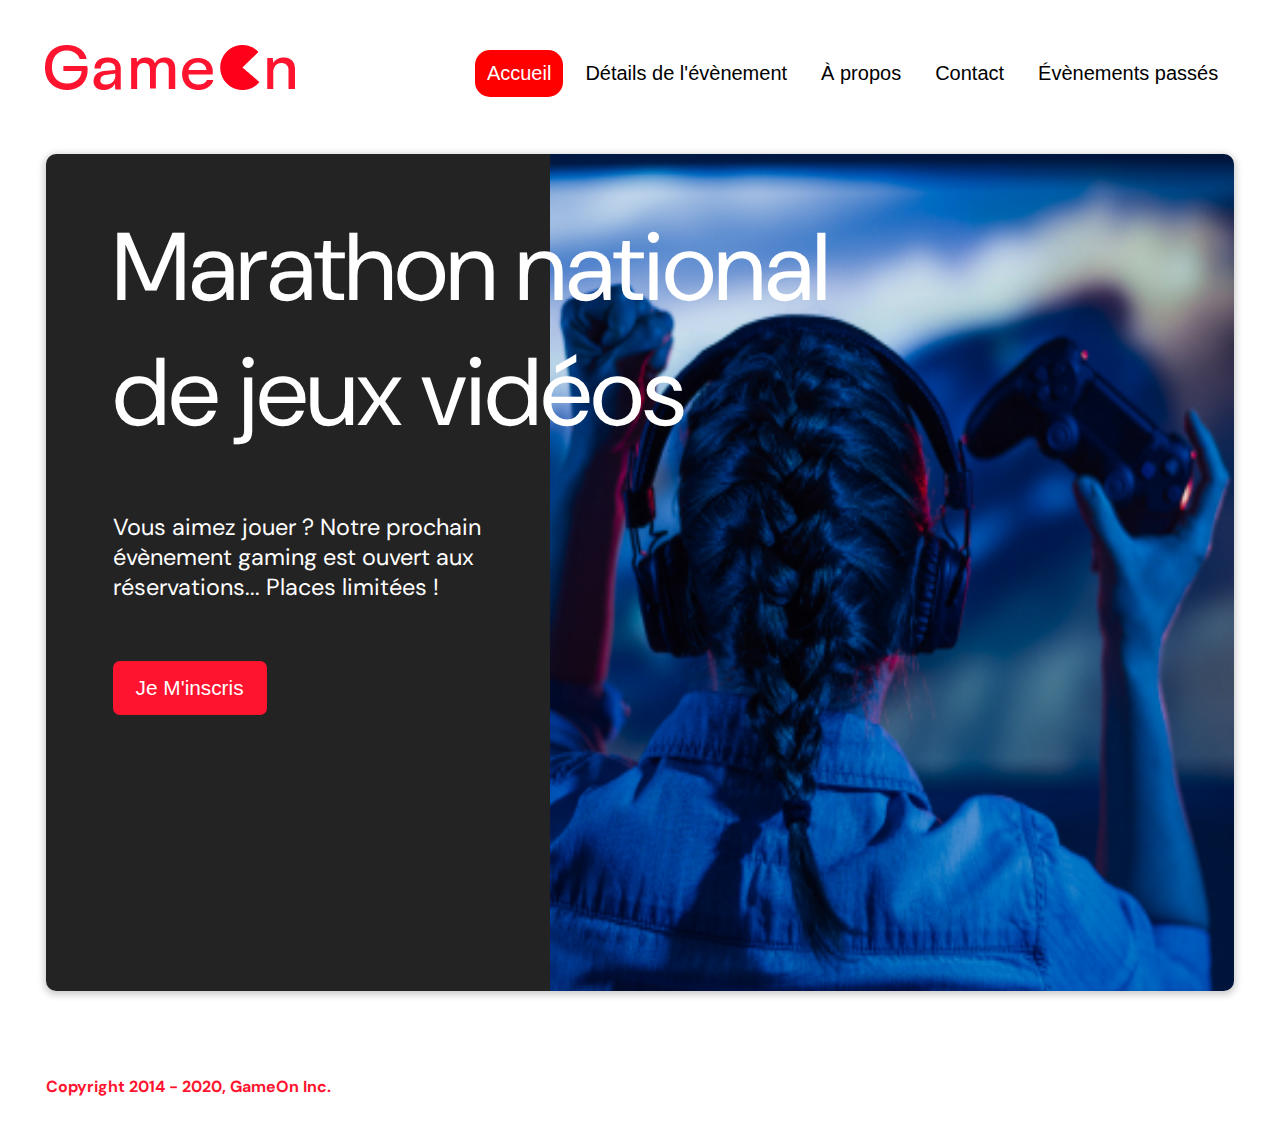
==== index.html @ eaeb2e7c "Ajout : validation des inputs" ====
<!DOCTYPE html>
    <html lang="en">
    <head>
        <meta charset="utf-8" />
        <title>Reservation</title>
        <meta name="viewport" content="width=device-width,initial-scale=1" />
        <link rel="stylesheet" href="modal.css" />
        <link rel="stylesheet" href="https://cdnjs.cloudflare.com/ajax/libs/font-awesome/4.7.0/css/font-awesome.min.css">
        <link
        href="https://fonts.googleapis.com/css?family=DM+Sans"
        rel="stylesheet"
        />
    </head>
    <body>
        <div class="topnav" id="myTopnav">
        <div class="header-logo">
        <img alt="logo" src="Logo.png" width="auto" height="auto" />
        </div>
        <div class="main-navbar">
        
        <a href="#" class="active"><span>Accueil</span></a>
        <a href="#"><span>Détails de l'évènement</span></a>
        <a href="#"><span>À propos</span></a>
        <a href="#"><span>Contact</span></a>
        <a href="#"><span>Évènements passés</span></a>
        <a href="javascript:void(0);" class="icon" onclick="editNav()">
            <i class="fa fa-bars"></i>
        </a>
        </div>
        </div>
    </div>
        <main>
        <div class="hero-section">
            <div class="hero-content">
            <h1 class="hero-headline">
                Marathon national<br>
                de jeux vidéos
            </h1>
            <p class="hero-text">
                Vous aimez jouer ? Notre prochain évènement gaming est ouvert
                aux réservations... Places limitées !
            </p>
            <button class="btn-signup modal-btn">
                je m'inscris
            </button>
            </div>
            <div class="hero-img">
            <img src="./bg_img.jpg" alt="img" />
            </div>
            <button class="btn-signup modal-btn">
            je m'inscris
            </button>
        </div>

        <div class="bground">
            <div class="content">
            <span class="close"></span>
            <div class="modal-body">
                <div id="loader" class="lds-ripple"><div></div><div></div></div>
                    
                <form
                id="form"
                name="reserve"
                action="index.html"
                method="get"
                onsubmit="return validate();"
                >
               
                <div
                    class="formData">
                    <label>Prénom</label><br>
                    <div class="condition">
                        <ul>
                            <li>Champs obligatoire</li>
                            <li>Minimun 2 caractères</li>
                        </ul>
                    </div>
                    <input
                        class="text-control"
                        type="text"
                        id="first"
                        name="first"
                        minlength="2"
                        required
                        placeholder="Pierre"
                    /><br>
                </div>
                <div
                    class="formData">
                    <label for="last">Nom</label><br>
                    <div class="condition">
                        <ul>
                            <li>Champs obligatoire</li>
                            <li>Minimun 2 caractères</li>
                        </ul>
                    </div>
                    <input
                        class="text-control"
                        type="text"
                        id="last"
                        name="last"
                        required
                        placeholder="Pierre"
                    /><br>
                </div>
                <div
                    class="formData">
                    <label for="email">E-mail</label><br>
                    <div class="condition">
                        <ul>
                            <li>Champs obligatoire</li>
                            <li>Adresse Email valide</li>
                        </ul>
                    </div>
                    <input
                        class="text-control"
                        type="email"
                        id="email"
                        name="email"
                        placeholder="Exemple@Exemple.fr"
                        required
                    /><br>
                </div>
                <div
                    class="formData">
                    <label for="birthdate">Date de naissance</label><br>
                    <div class="condition">
                        <ul>
                            <li>Champs obligatoire</li>
                        </ul>
                    </div>
                    <input
                        class="text-control"
                        type="date"
                        id="birthdate"
                        name="birthdate"
                        required
                    /><br>
                </div>
                <div
                    class="formData">
                    <label for="quantity">À combien de tournois GameOn avez-vous déjà participé ?</label><br>
                    <div class="condition">
                        <ul>
                            <li>Champs obligatoire</li>
                            <li>Nombre entre 0 - 100</li>
                        </ul>
                    </div>
                    <input type="number" class="text-control" id="quantity" name="quantity" min="1" max="99" required>
                </div>
                <p class="text-label">Quelles villes ?</p>
                
                <div
                    class="formData">
                    <div class="condition">
                            <ul>
                                <li>veuillez cocher une case</li>
                            </ul>
                        </div>
                    <input
                        class="checkbox-input"
                        type="checkbox"
                        id="location1"
                        name="location"
                        value="New York"
                    />
                    <label class="checkbox-label" for="location1">
                    <span class="checkbox-icon"></span>
                    New York</label
                    >
                    <input
                        class="checkbox-input"
                        type="checkbox"
                        id="location2"
                        name="location"
                        value="San Francisco"
                    />
                    <label class="checkbox-label" for="location2">
                    <span class="checkbox-icon"></span>
                    San Francisco</label
                    >
                    <input
                        class="checkbox-input"
                        type="checkbox"
                        id="location3"
                        name="location"
                        value="Seattle"
                    />
                    <label class="checkbox-label" for="location3">
                    <span class="checkbox-icon"></span>
                    Seattle</label
                    >
                    <input
                        class="checkbox-input"
                        type="checkbox"
                        id="location4"
                        name="location"
                        value="Chicago"
                    />
                    <label class="checkbox-label" for="location4">
                    <span class="checkbox-icon"></span>
                    Chicago</label
                    >
                    <input
                        class="checkbox-input"
                        type="checkbox"
                        id="location5"
                        name="location"
                        value="Boston"
                    />
                    <label class="checkbox-label" for="location5">
                    <span class="checkbox-icon"></span>
                    Boston</label
                    >
                    <input
                        class="checkbox-input"
                        type="checkbox"
                        id="location6"
                        name="location"
                        value="Portland"
                    />
                    <label class="checkbox-label" for="location6">
                    <span class="checkbox-icon"></span>
                    Portland</label
                    >
                </div>

                <div
                    class="formData">
                    <div class="condition">
                        <ul>
                            <li>Champs obligatoire</li>
                        </ul>
                    </div>
                    <input
                    class="checkbox-input"
                    type="checkbox"
                    id="checkbox1"
                    checked
                    />
                    <label class="checkbox2-label" for="checkbox1" required>
                        
                    <span class="checkbox-icon"></span>
                    J'ai lu et accepté les conditions d'utilisation.
                    </label>
                    <br>
                    <input class="checkbox-input" type="checkbox" id="checkbox2" />
                    <label class="checkbox2-label" for="checkbox2">
                    <span class="checkbox-icon"></span>
                    Je souhaite être prévenu des prochains évènements.
                    </label>
                    <br>
                </div>
                <input
                    class="btn-submit"
                    type="submit"
                    class="button"
                    value="C'est parti"
                />
                </form>
            </div>
            </div>
        </div>
        </main>
        <footer>
        <p class="copyrights">
            Copyright 2014 - 2020, GameOn Inc.
        </p>
        </footer>
        <script src="modal.js"></script>
    </body>
    </html>
---- modal.css ----
:root {
  --font-default: "DM Sans", Arial, Helvetica, sans-serif;
  --font-slab: var(--font-default);
  --modal-duration: 0.8s;
}
* {
  box-sizing: border-box;
  margin: 0;
  padding: 0;
}
/* Landing Page */

body {
  margin: 0;
  display: flex;
  flex-direction: column;
  background-image: url("background.png");
  font-family: var(--font-default);
  font-size: 18px;
  max-width: 1300px;
  margin: 0 auto;
}

p {
  margin-bottom: 0;
  padding: 0.5vw;
}

img {
  padding-right: 1rem;
}

.topnav {
  overflow: hidden;
  margin: 3.5%;
}
.header-logo {
  float: left;
}
.main-navbar {
  float: right;
}
.topnav a {
  float: left;
  display: block;
  color: #000000;
  text-align: center;
  padding: 12px 12px;
  margin: 5px;
  text-decoration: none;
  font-size: 20px;
  font-family: Roboto, sans-serif;
}

.topnav a:hover {
  background-color: #ff0000;
  color: #ffffff;
  border-radius: 15px;
}

.topnav a.active {
  background-color: #ff0000;
  color: #ffffff;
  border-radius: 15px;
}

.topnav .icon {
  display: none;
}

@media screen and (max-width: 768px) {
  .topnav a {
    display: none;
  }
  .topnav a.icon {
    float: right;
    display: block;
  }
}

@media screen and (max-width: 768px) {
  .topnav.responsive {
    position: relative;
  }
  .topnav.responsive .icon {
    position: absolute;
    right: 0;
    top: 0;
  }
  .topnav.responsive a {
    float: none;
    display: block;
    text-align: left;
  }
}

@media screen and (max-width: 540px) {
  .topnav a {
    display: none;
  }
  .topnav a.icon {
    float: right;
    display: block;
    margin-top: -15px;
  }
}

main {
  font-size: 130%;
  font-weight: bolder;
  color: black;
  padding-top: 0.5vw;
  padding-left: 2vw;
  padding-right: 2vw;
  margin: 1px 20px 15px;
  border-radius: 2rem;
  text-align: justify;
}

.modal-btn {
  font-size: 145%;
  background: #fe142f;
  display: flex;
  margin: auto;
  padding: 2em;
  color: #fff;
  padding: 0.75rem 2.5rem;
  border-radius: 1rem;
  cursor: pointer;
}

.modal-btn:hover {
  background: #3876ac;
}

.footer {
  margin: 20px;
  padding: 10px;
  font-family: var(--font-slab);
}

/* Modal form */

.button {
  background: #fe142f;
  margin-top: 0.5em;
  padding: 1em;
  color: #fff;
  border-radius: 15px;
  cursor: pointer;
  font-size: 16px;
}

.button:hover {
  background: #3876ac;
}

.smFont {
  font-size: 16px;
}

.bground {
  display: none;
  position: fixed;
  z-index: 1;
  left: 0;
  top: 0;
  height: 100%;
  width: 100%;
  overflow: auto;
  background-color: rgba(26, 39, 156, 0.4);
}

.content {
  margin: 5% auto;
  width: 100%;
  max-width: 500px;
  animation-name: modalopen;
  animation-duration: var(--modal-duration);
  background: #232323;
  border-radius: 10px;
  overflow: hidden;
  position: relative;
  color: #fff;
  padding-top: 10px;
}

.modal-body {
  padding: 15px 8%;
  margin: 15px auto;
  min-height: 25em;
}

label {
  font-family: var(--font-default);
  font-size: 17px;
  font-weight: normal;
  display: inline-block;
}
input {
  padding: 6px;
  border: 0.8px solid #ccc;
  outline: none;
}

.text-control {
  margin: 0;
  padding: 8px;
  width: 100%;
  border-radius: 8px;
  font-size: 15px;
  height: 40px;
}
.formData[data-error]::after {
  content: attr(data-error);
  font-size: 0.4em;
  color: #e54858;
  display: block;
  margin-top: 7px;
  margin-bottom: 7px;
  text-align: right;
  line-height: 0.3;
  opacity: 0;
  transition: 0.3s;
}
.formData[data-error-visible="true"]::after {
  opacity: 1;
}
.formData[data-error-visible="true"] .text-control {
  border: 2px solid #e54858;
}
/* 
input[data-error]::after {
    content: attr(data-error);
    font-size: 0.4em;
    color: red;
} */
.checkbox-label,
.checkbox2-label {
  position: relative;
  margin-left: 36px;
  font-size: 12px;
  font-weight: normal;
}
.checkbox-label .checkbox-icon,
.checkbox2-label .checkbox-icon {
  display: block;
  width: 20px;
  height: 20px;
  border: 2px solid #279e7a;
  border-radius: 50%;
  text-indent: 29px;
  white-space: nowrap;
  position: absolute;
  left: -30px;
  top: -1px;
  transition: 0.3s;
}
.checkbox-label .checkbox-icon::after,
.checkbox2-label .checkbox-icon::after {
  content: "";
  width: 13px;
  height: 13px;
  background-color: #279e7a;
  border-radius: 50%;
  text-indent: 29px;
  white-space: nowrap;
  position: absolute;
  left: 50%;
  top: 50%;
  transform: translate(-50%, -50%);
  transition: 0.3s;
  opacity: 0;
}
.checkbox-input {
  display: none;
}
.checkbox-input:checked + .checkbox-label .checkbox-icon::after,
.checkbox-input:checked + .checkbox2-label .checkbox-icon::after {
  opacity: 1;
}
.checkbox-input:checked + .checkbox2-label .checkbox-icon {
  background: #279e7a;
}
.checkbox2-label .checkbox-icon {
  border-radius: 4px;
  border: 0;
  background: #c4c4c4;
}
.checkbox2-label .checkbox-icon::after {
  width: 7px;
  height: 4px;
  border-radius: 2px;
  background: transparent;
  border: 2px solid transparent;
  border-bottom-color: #fff;
  border-left-color: #fff;
  transform: rotate(-55deg);
  left: 21%;
  top: 19%;
}
.close {
  position: absolute;
  right: 15px;
  top: 15px;
  width: 32px;
  height: 32px;
  opacity: 1;
  cursor: pointer;
  transform: scale(0.7);
}
.close:before,
.close:after {
  position: absolute;
  left: 15px;
  content: " ";
  height: 33px;
  width: 3px;
  background-color: #fff;
}
.close:before {
  transform: rotate(45deg);
}
.close:after {
  transform: rotate(-45deg);
}
.btn-submit,
.btn-signup {
  background: #fe142f;
  display: block;
  margin: 0 auto;
  border-radius: 7px;
  font-size: 1rem;
  padding: 12px 82px;
  color: #fff;
  cursor: pointer;
  border: 0;
}
/* custom select styles */
.custom-select {
  position: relative;
  font-family: Arial;
  font-size: 1.1rem;
  font-weight: normal;
}

.custom-select select {
  display: none;
}
.select-selected {
  background-color: #fff;
}

/* Style the arrow inside the select element: */
.select-selected:after {
  position: absolute;
  content: "";
  top: 10px;
  right: 13px;
  width: 11px;
  height: 11px;
  border: 3px solid transparent;
  border-bottom-color: #f00;
  border-left-color: #f00;
  transform: rotate(-48deg);
  border-radius: 5px 0 5px 0;
}

/* Point the arrow upwards when the select box is open (active): */
.select-selected.select-arrow-active:after {
  transform: rotate(135deg);
  top: 13px;
}

.select-items div,
.select-selected {
  color: #000;
  padding: 11px 16px;
  border: 1px solid transparent;
  border-color: transparent transparent rgba(0, 0, 0, 0.1) transparent;
  cursor: pointer;
  border-radius: 8px;
  height: 48px;
}

/* Style items (options): */
.select-items {
  position: absolute;
  background-color: #fff;
  top: 89%;
  left: 0;
  right: 0;
  z-index: 99;
}

/* Hide the items when the select box is closed: */
.select-hide {
  display: none;
}

.select-items div:hover,
.same-as-selected {
  background-color: rgba(0, 0, 0, 0.1);
}
/* custom select end */
.text-label {
  font-weight: normal;
  font-size: 16px;
}
.hero-section {
  min-height: 93vh;
  border-radius: 10px;
  display: grid;
  grid-template-columns: repeat(12, 1fr);
  overflow: hidden;
  box-shadow: 0 2px 7px 2px rgba(0, 0, 0, 0.2);
  margin-bottom: 10px;
}
.hero-content {
  padding: 51px 67px;
  grid-column: span 4;
  background: #232323;
  color: #fff;
  position: relative;
  text-align: left;
  min-width: 424px;
}
.hero-content::after {
  content: "";
  width: 100%;
  height: 100%;
  background: #232323;
  position: absolute;
  right: -80px;
  top: 0;
}
.hero-content > * {
  position: relative;
  z-index: 1;
}
.hero-headline {
  font-size: 6rem;
  font-weight: normal;
  white-space: nowrap;
}
.hero-text {
  width: 146%;
  font-weight: normal;
  margin-top: 57px;
  padding: 0;
}
.btn-signup {
  outline: none;
  text-transform: capitalize;
  font-size: 1.3rem;
  padding: 15px 23px;
  margin: 0;
  margin-top: 59px;
}
.hero-img {
  grid-column: span 8;
}
.hero-img img {
  width: 100%;
  height: 100%;
  display: block;
  padding: 0;
}
.copyrights {
  color: #fe142f;
  padding: 0;
  font-size: 1rem;
  margin: 60px 0 30px;
  font-weight: bolder;
}
.hero-section > .btn-signup {
  display: none;
}
footer {
  padding-left: 2vw;
  padding-right: 2vw;
  margin: 0 20px;
}
@media screen and (max-width: 800px) {
  .hero-section {
    display: block;
    box-shadow: unset;
  }
  .hero-content {
    background: #fff;
    color: #000;
    padding: 20px;
  }
  .hero-content::after {
    content: unset;
  }
  .hero-content .btn-signup {
    display: none;
  }
  .hero-headline {
    font-size: 4.5rem;
    white-space: normal;
  }
  .hero-text {
    width: unset;
    font-size: 1.5rem;
  }
  .hero-img img {
    border-radius: 10px;
    margin-top: 40px;
  }
  .hero-section > .btn-signup {
    display: block;
    margin: 32px auto 10px;
    padding: 12px 35px;
  }
  .copyrights {
    margin-top: 50px;
    text-align: center;
  }
}

.condition {
  display: none;
  font-size: 13px;
  padding: 5px 5px 5px 20px;
  margin: 5px 5px 5px 5px;
  border-radius: 10px;
  background-color: #dc3545;
}

#error-msg {
  display: none;
}

@keyframes modalopen {
  from {
    opacity: 0;
    transform: translateY(-150px);
  }
  to {
    opacity: 1;
  }
}

/* Loader */
.lds-ripple {
  display: inline-block;
  position: absolute;
  width: 80px;
  height: 80px;
  top: 40%;
  right: 40%;
  opacity: 0;
  transition: 1s;
}
.lds-ripple div {
  position: absolute;
  border: 4px solid #fff;
  opacity: 1;
  border-radius: 50%;
  animation: lds-ripple 1s cubic-bezier(0, 0.2, 0.8, 1) infinite;
}
.lds-ripple div:nth-child(2) {
  animation-delay: -0.5s;
}
@keyframes lds-ripple {
  0% {
    top: 36px;
    left: 36px;
    width: 0;
    height: 0;
    opacity: 1;
  }
  100% {
    top: 0px;
    left: 0px;
    width: 72px;
    height: 72px;
    opacity: 0;
  }
}
/* html pour le loader */
/* <div class="lds-ripple"><div></div><div></div></div> */

@keyframes displayForm {
  0% {
    opacity: 1;
  }
  100% {
    opacity: 0;
  }
}
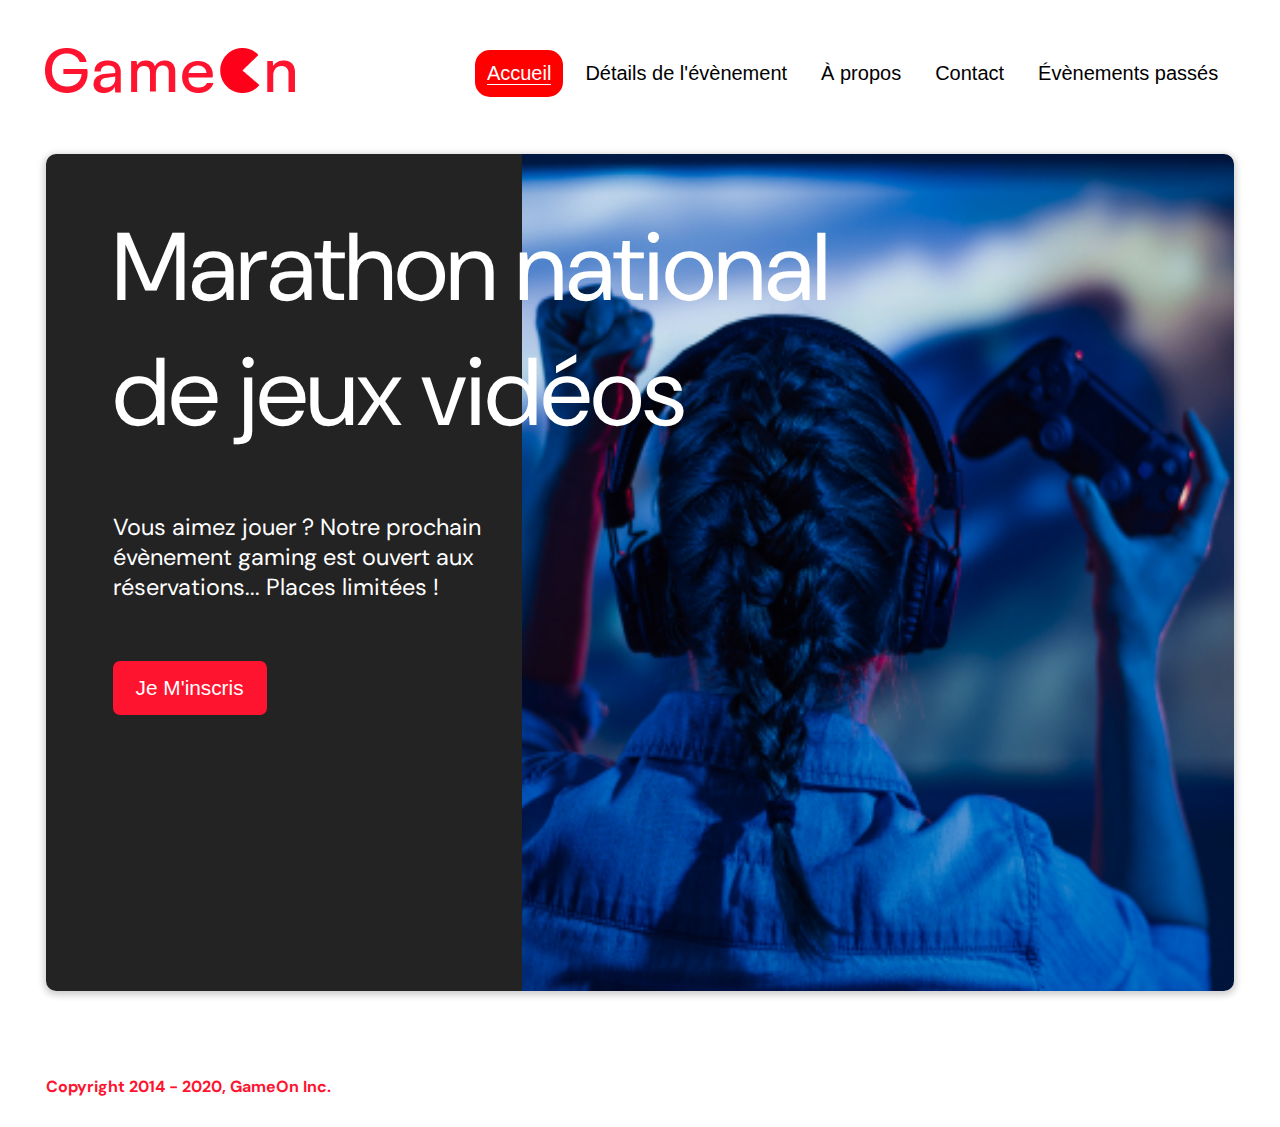
==== commit d4b519af: "Correction soutenance" ====
--- a/index.html
+++ b/index.html
@@ -17,12 +17,12 @@
         <img alt="logo" src="Logo.png" width="auto" height="auto" />
         </div>
         <div class="main-navbar">
-        
-        <a href="#" class="active"><span>Accueil</span></a>
-        <a href="#"><span>Détails de l'évènement</span></a>
-        <a href="#"><span>À propos</span></a>
-        <a href="#"><span>Contact</span></a>
-        <a href="#"><span>Évènements passés</span></a>
+
+        <a href="#" class="active"><span class="border-bottom">Accueil</span></a>
+        <a href="#"><span class="border-bottom">Détails de l'évènement</span></a>
+        <a href="#"><span class="border-bottom">À propos</span></a>
+        <a href="#"><span class="border-bottom">Contact</span></a>
+        <a href="#"><span class="border-bottom">Évènements passés</span></a>
         <a href="javascript:void(0);" class="icon" onclick="editNav()">
             <i class="fa fa-bars"></i>
         </a>
@@ -54,7 +54,7 @@
 
         <div class="bground">
             <div class="content">
-            <span class="close"></span>
+            <span class="close func-close-modal btn-close"></span>
             <div class="modal-body">
                 <div id="loader" class="lds-ripple"><div></div><div></div></div>
                     
@@ -68,13 +68,8 @@
                
                 <div
                     class="formData">
-                    <label>Prénom</label><br>
-                    <div class="condition">
-                        <ul>
-                            <li>Champs obligatoire</li>
-                            <li>Minimun 2 caractères</li>
-                        </ul>
-                    </div>
+                    <label for="first">Prénom</label>
+                    
                     <input
                         class="text-control"
                         type="text"
@@ -83,17 +78,18 @@
                         minlength="2"
                         required
                         placeholder="Pierre"
-                    /><br>
-                </div>
-                <div
-                    class="formData">
-                    <label for="last">Nom</label><br>
+                    />
                     <div class="condition">
                         <ul>
                             <li>Champs obligatoire</li>
                             <li>Minimun 2 caractères</li>
                         </ul>
                     </div>
+                </div>
+                <div
+                    class="formData">
+                    <label for="last">Nom</label>
+                    
                     <input
                         class="text-control"
                         type="text"
@@ -101,17 +97,18 @@
                         name="last"
                         required
                         placeholder="Pierre"
-                    /><br>
-                </div>
-                <div
-                    class="formData">
-                    <label for="email">E-mail</label><br>
-                    <div class="condition">
-                        <ul>
-                            <li>Champs obligatoire</li>
-                            <li>Adresse Email valide</li>
-                        </ul>
-                    </div>
+                    />
+                    <div class="condition">
+                        <ul>
+                            <li>Champs obligatoire</li>
+                            <li>Minimun 2 caractères</li>
+                        </ul>
+                    </div>
+                </div>
+                <div
+                    class="formData">
+                    <label for="email">E-mail</label>
+                    
                     <input
                         class="text-control"
                         type="email"
@@ -119,47 +116,54 @@
                         name="email"
                         placeholder="Exemple@Exemple.fr"
                         required
-                    /><br>
-                </div>
-                <div
-                    class="formData">
-                    <label for="birthdate">Date de naissance</label><br>
-                    <div class="condition">
-                        <ul>
-                            <li>Champs obligatoire</li>
-                        </ul>
-                    </div>
+                    />
+                    <div class="condition">
+                        <ul>
+                            <li>Champs obligatoire</li>
+                            <li>Adresse Email valide</li>
+                        </ul>
+                    </div>
+                    
+                </div>
+                <div
+                    class="formData">
+                    <label for="birthdate">Date de naissance</label>
+                   
                     <input
                         class="text-control"
                         type="date"
                         id="birthdate"
                         name="birthdate"
                         required
-                    /><br>
-                </div>
-                <div
-                    class="formData">
-                    <label for="quantity">À combien de tournois GameOn avez-vous déjà participé ?</label><br>
+                    /> 
+                    <div class="condition">
+                        <ul>
+                            <li>Champs obligatoire</li>
+                        </ul>
+                    </div>
+                    
+                   
+                </div>
+                <div
+                    class="formData">
+                    <label for="quantity">À combien de tournois GameOn avez-vous déjà participé ?</label>
+                   
+                    <input type="number" class="text-control" id="quantity" name="quantity" min="1" max="99" required>
                     <div class="condition">
                         <ul>
                             <li>Champs obligatoire</li>
                             <li>Nombre entre 0 - 100</li>
                         </ul>
                     </div>
-                    <input type="number" class="text-control" id="quantity" name="quantity" min="1" max="99" required>
                 </div>
                 <p class="text-label">Quelles villes ?</p>
                 
                 <div
-                    class="formData">
-                    <div class="condition">
-                            <ul>
-                                <li>veuillez cocher une case</li>
-                            </ul>
-                        </div>
-                    <input
-                        class="checkbox-input"
-                        type="checkbox"
+                    class="formData checkbox-group">
+                       
+                    <input
+                        class="checkbox-input"
+                        type="radio"
                         id="location1"
                         name="location"
                         value="New York"
@@ -170,7 +174,7 @@
                     >
                     <input
                         class="checkbox-input"
-                        type="checkbox"
+                        type="radio"
                         id="location2"
                         name="location"
                         value="San Francisco"
@@ -181,7 +185,7 @@
                     >
                     <input
                         class="checkbox-input"
-                        type="checkbox"
+                        type="radio"
                         id="location3"
                         name="location"
                         value="Seattle"
@@ -192,7 +196,7 @@
                     >
                     <input
                         class="checkbox-input"
-                        type="checkbox"
+                        type="radio"
                         id="location4"
                         name="location"
                         value="Chicago"
@@ -203,7 +207,7 @@
                     >
                     <input
                         class="checkbox-input"
-                        type="checkbox"
+                        type="radio"
                         id="location5"
                         name="location"
                         value="Boston"
@@ -214,7 +218,7 @@
                     >
                     <input
                         class="checkbox-input"
-                        type="checkbox"
+                        type="radio"
                         id="location6"
                         name="location"
                         value="Portland"
@@ -223,33 +227,40 @@
                     <span class="checkbox-icon"></span>
                     Portland</label
                     >
+                    <div class="condition">
+                        <ul>
+                            <li>veuillez cocher une case</li>
+                        </ul>
+                    </div>
                 </div>
 
                 <div
                     class="formData">
-                    <div class="condition">
-                        <ul>
-                            <li>Champs obligatoire</li>
-                        </ul>
-                    </div>
+                   
                     <input
                     class="checkbox-input"
                     type="checkbox"
                     id="checkbox1"
-                    checked
+                    
                     />
                     <label class="checkbox2-label" for="checkbox1" required>
                         
                     <span class="checkbox-icon"></span>
                     J'ai lu et accepté les conditions d'utilisation.
                     </label>
-                    <br>
+                    <div class="condition">
+                        <ul>
+                            <li>Champs obligatoire</li>
+                        </ul>
+                    </div>
+                    
+                    
                     <input class="checkbox-input" type="checkbox" id="checkbox2" />
                     <label class="checkbox2-label" for="checkbox2">
                     <span class="checkbox-icon"></span>
                     Je souhaite être prévenu des prochains évènements.
                     </label>
-                    <br>
+                    
                 </div>
                 <input
                     class="btn-submit"
@@ -257,8 +268,13 @@
                     class="button"
                     value="C'est parti"
                 />
+                
                 </form>
-            </div>
+                
+            </div>
+            <div class="success-div">
+                <div class="success-form">Formulaire envoyer!<br>Félicitation vous êtes inscrit.</div>
+                <div><button class="func-close-modal btn-close-modal">Fermer</button></div></div>
             </div>
         </div>
         </main>
--- a/modal.css
+++ b/modal.css
@@ -31,8 +31,11 @@
 }
 
 .topnav {
+  justify-content: space-between;
+  display: flex;
   overflow: hidden;
   margin: 3.5%;
+  align-items: center;
 }
 .header-logo {
   float: left;
@@ -101,8 +104,23 @@
   .topnav a.icon {
     float: right;
     display: block;
-    margin-top: -15px;
-  }
+  }
+  .header-logo img {
+    width: 200px;
+  }
+  label {
+    font-size: 15px !important;
+  }
+  .hero-text {
+    font-size: 15px !important;
+  }
+  .checkbox-label {
+    font-size: 10px !important;
+  }
+}
+
+.checkbox-group {
+  margin-bottom: 20px;
 }
 
 main {
@@ -189,6 +207,36 @@
   padding: 15px 8%;
   margin: 15px auto;
   min-height: 25em;
+  display: flex;
+  flex-direction: column;
+  justify-content: space-between;
+}
+.close-modal {
+  background: #fe142f;
+  display: block;
+  margin: 0 auto;
+  border-radius: 7px;
+  font-size: 1rem;
+  padding: 12px 82px;
+  color: #fff;
+  cursor: pointer;
+  border: 0;
+
+  justify-content: center;
+}
+
+.success-div {
+  display: none;
+  padding: 15px 8%;
+  margin: 15px auto;
+  min-height: 25em;
+  flex-direction: column;
+  justify-content: space-between;
+}
+
+.modal-body .success-form {
+  display: flex;
+  justify-content: center;
 }
 
 label {
@@ -239,9 +287,14 @@
 .checkbox2-label {
   position: relative;
   margin-left: 36px;
-  font-size: 12px;
+  font-size: 10px;
   font-weight: normal;
 }
+
+.checkbox2-label {
+  margin-bottom: 17px;
+}
+
 .checkbox-label .checkbox-icon,
 .checkbox2-label .checkbox-icon {
   display: block;
@@ -325,7 +378,8 @@
   transform: rotate(-45deg);
 }
 .btn-submit,
-.btn-signup {
+.btn-signup,
+.btn-close-modal {
   background: #fe142f;
   display: block;
   margin: 0 auto;
@@ -423,7 +477,6 @@
   color: #fff;
   position: relative;
   text-align: left;
-  min-width: 424px;
 }
 .hero-content::after {
   content: "";
@@ -481,6 +534,18 @@
   padding-right: 2vw;
   margin: 0 20px;
 }
+
+@media screen and (max-width: 600px) {
+  .hero-headline {
+    font-size: 3.5rem !important;
+  }
+}
+@media screen and (max-width: 450px) {
+  .hero-headline {
+    font-size: 2rem !important;
+  }
+}
+
 @media screen and (max-width: 800px) {
   .hero-section {
     display: block;
@@ -522,11 +587,10 @@
 
 .condition {
   display: none;
-  font-size: 13px;
+  color: red;
+  font-size: 10px;
   padding: 5px 5px 5px 20px;
   margin: 5px 5px 5px 5px;
-  border-radius: 10px;
-  background-color: #dc3545;
 }
 
 #error-msg {
@@ -541,6 +605,10 @@
   to {
     opacity: 1;
   }
+}
+
+a.active .border-bottom {
+  border-bottom: 1px solid white;
 }
 
 /* Loader */
